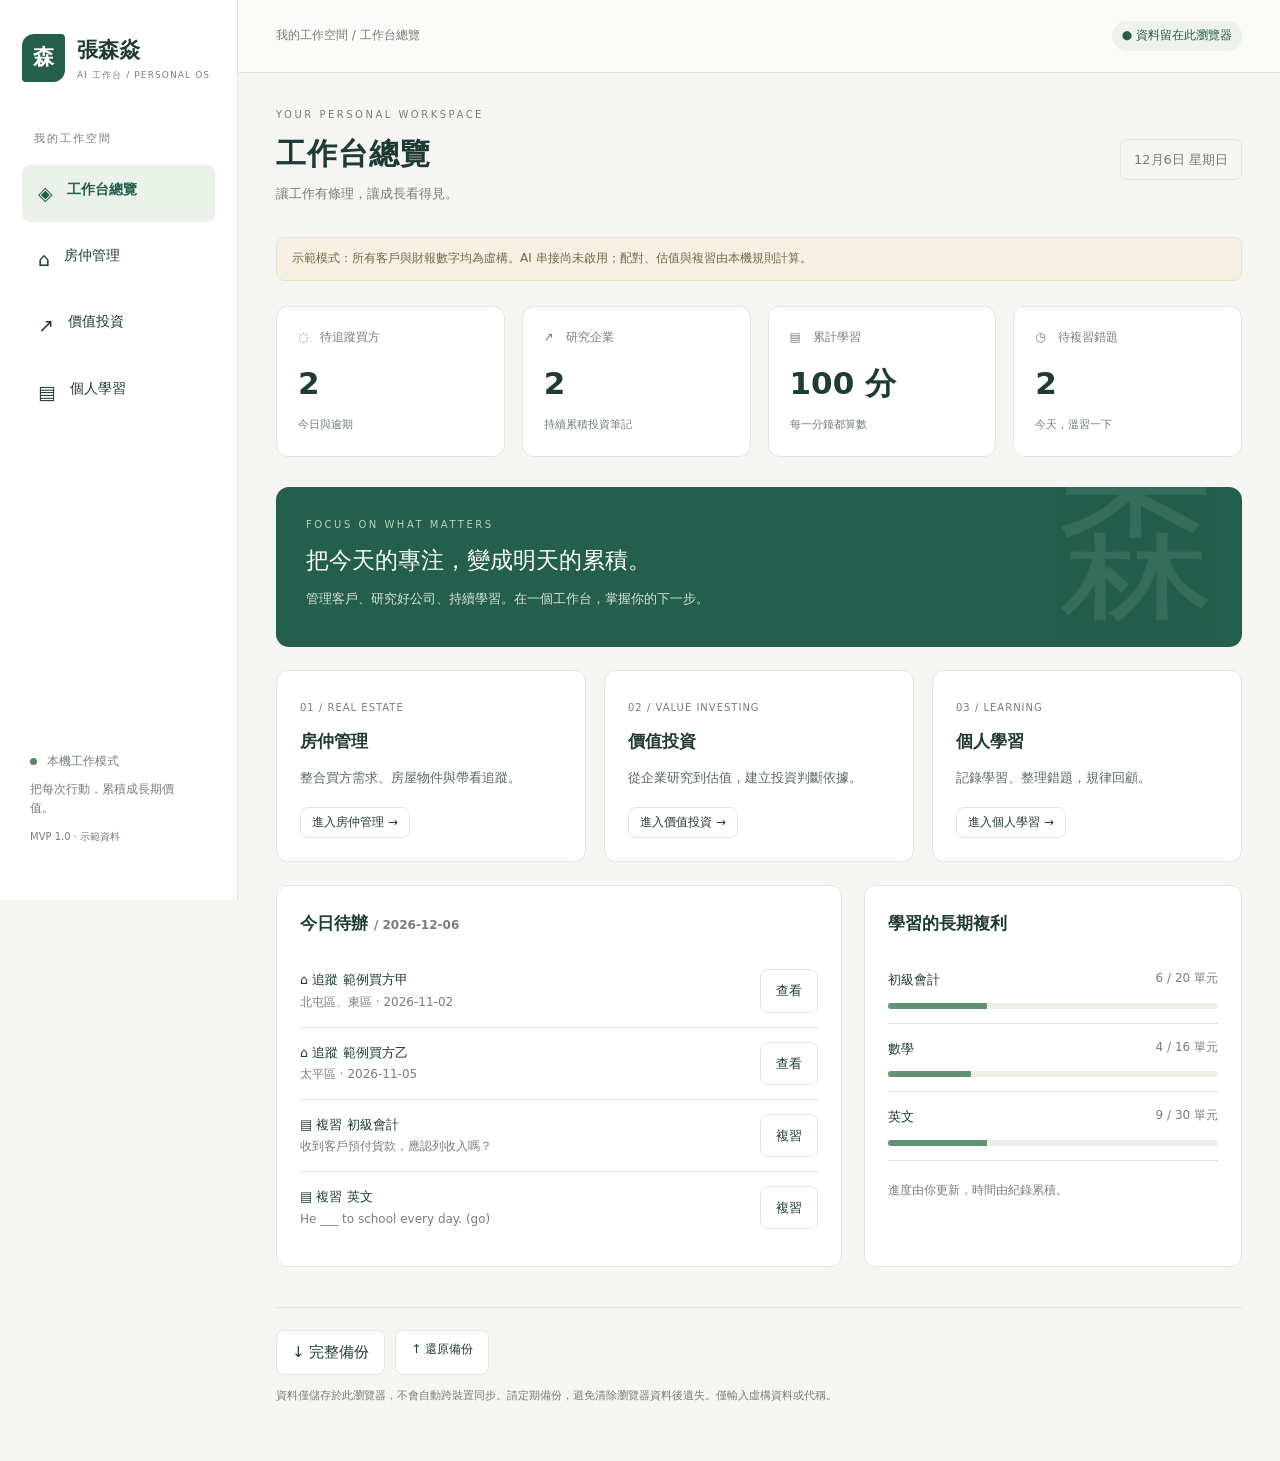
==== workbench-mvp/index.html @ 5438127b "Add isolated 張森焱 AI 工作台 MVP with CRM, investing and learning modules" ====
<!doctype html>
<html lang="zh-Hant"><head><meta charset="utf-8"><meta name="viewport" content="width=device-width, initial-scale=1"><meta name="description" content="張森焱的個人房仲、投資與學習工作台，本機示範版"><title>張森焱 AI 工作台</title><link rel="stylesheet" href="style.css"></head>
<body><aside><a class="brand" href="#home"><span class="logo">森</span><span>張森焱<span class="brand-sub">AI 工作台 / PERSONAL OS</span></span></a><div class="nav-label">我的工作空間</div><nav aria-label="主要導覽"><button data-module="home">◈ <span>工作台總覽</span></button><button data-module="estate">⌂ <span>房仲管理</span></button><button data-module="invest">↗ <span>價值投資</span></button><button data-module="learn">▤ <span>個人學習</span></button></nav><div class="aside-note"><span class="dot"></span> 本機工作模式<p>把每次行動，累積成長期價值。</p><small>MVP 1.0 · 示範資料</small></div></aside><div class="workspace"><header><span id="breadcrumb">我的工作空間 / 工作台總覽</span><span class="local-badge">● 資料留在此瀏覽器</span></header><main><div class="page-heading"><div><div class="eyebrow">YOUR PERSONAL WORKSPACE</div><h1 id="page-title">工作台總覽</h1><p id="subtitle">讓工作有條理，讓成長看得見。</p></div><div id="today"></div></div><div class="notice">示範模式：所有客戶與財報數字均為虛構。AI 串接尚未啟用；配對、估值與複習由本機規則計算。</div><section id="stats" class="stats" aria-label="摘要統計"></section><div id="tabs" class="tabs" role="navigation" aria-label="模組分頁"></div><section id="toolbar" class="toolbar"><label class="search"><span>⌕</span><input id="search" aria-label="搜尋紀錄" placeholder="搜尋名稱、內容或狀態…"></label><button id="add" class="primary">＋ 新增紀錄</button></section><div id="content"></div><footer><div class="footer-tools"><button id="backup">↓ 完整備份</button><label class="button">↑ 還原備份<input id="restore" type="file" accept="application/json,.json" hidden></label></div><small>資料僅儲存於此瀏覽器，不會自動跨裝置同步。請定期備份，避免清除瀏覽器資料後遺失。僅輸入虛構資料或代稱。</small></footer></main></div><dialog id="dialog"><form id="form"><div class="dialog-title"><h2 id="dialog-title"></h2><button type="button" id="cancel" aria-label="關閉">✕</button></div><div id="fields"></div><p id="form-error" role="alert"></p><button class="primary" type="submit">儲存紀錄</button></form></dialog><div id="toast" role="status"></div><script src="crm.js"></script><script src="core.js"></script><script src="app.js"></script></body></html>
---- workbench-mvp/style.css ----
:root{--ink:#203b36;--muted:#74807a;--green:#245f4d;--line:#e1e7df;--paper:#fff;--bg:#f5f6f1;--soft:#eaf0e7}*{box-sizing:border-box}body{margin:0;background:var(--bg);color:var(--ink);font:15px/1.65 system-ui,-apple-system,"Microsoft JhengHei",sans-serif}button,input,select,textarea{font:inherit}button,.button{border:1px solid var(--line);background:white;border-radius:8px;padding:9px 15px;cursor:pointer;color:var(--ink);display:inline-block}button:hover,.button:hover{background:var(--soft)}button:focus-visible,a:focus-visible,.button:focus-within{outline:3px solid #d49a46;outline-offset:3px}.primary{background:var(--green);color:#fff;border-color:var(--green)}.primary:hover{background:#174536}aside{width:238px;position:fixed;inset:0 auto 0 0;background:#fff;border-right:1px solid var(--line);padding:33px 22px;display:flex;flex-direction:column}.brand{color:var(--ink);display:flex;align-items:center;text-decoration:none;font-size:21px;font-weight:700;gap:12px}.logo{background:var(--green);color:#fff;width:43px;height:48px;border-radius:12px 4px 12px 4px;display:grid;place-items:center}.brand-sub{display:block;font-size:9px;letter-spacing:1.1px;font-weight:500;color:var(--muted)}.nav-label{font-size:11px;letter-spacing:2px;color:var(--muted);margin:48px 12px 16px}nav{display:grid;gap:9px}nav button{text-align:left;border:0;background:transparent;font-size:19px;display:flex;gap:14px;padding:13px 16px}nav button span{font-size:14px}nav button.active{background:#eaf1e8;color:var(--green);font-weight:700}.aside-note{margin-top:auto;font-size:12px;padding:20px 8px;color:var(--muted)}.aside-note p{max-width:145px}.dot{display:inline-block;width:7px;height:7px;background:#548567;border-radius:50%;margin-right:6px}.workspace{margin-left:238px}header{height:73px;border-bottom:1px solid var(--line);padding:0 38px;display:flex;align-items:center;justify-content:space-between;background:#fff9;font-size:12px;color:var(--muted)}.local-badge{color:var(--green);background:#edf3ea;padding:5px 10px;border-radius:20px}main{max-width:1450px;margin:auto;padding:34px 38px}.page-heading{display:flex;justify-content:space-between;align-items:center}.eyebrow{font-size:10px;letter-spacing:2.5px;color:var(--muted)}h1{font-size:30px;letter-spacing:1px;line-height:1.3;margin:10px 0}p{margin:8px 0}#subtitle,#today{color:var(--muted);font-size:13px}#today{padding:9px 13px;border:1px solid var(--line);border-radius:7px}.notice{background:#f5f0e3;color:#796744;border:1px solid #ebe2cf;padding:11px 15px;font-size:12px;border-radius:8px;margin:25px 0}.stats{display:grid;grid-template-columns:repeat(4,1fr);gap:17px;margin:22px 0 30px}.stat{background:#fff;padding:21px;border:1px solid var(--line);border-radius:12px}.stat .label{color:var(--muted);font-size:12px}.stat strong{font-size:31px;display:block;margin:10px 0 2px;font-weight:600}.stat small{font-size:11px;color:var(--muted)}.tabs{display:flex;gap:5px;flex-wrap:wrap;border-bottom:1px solid var(--line);margin-bottom:20px;padding-bottom:9px}.tabs button{border:0;background:transparent;color:var(--muted)}.tabs button.active{background:#e8eee4;color:var(--green);font-weight:600}.toolbar{display:flex;justify-content:space-between;gap:10px;margin-bottom:20px}.search{display:flex;gap:8px;align-items:center;background:#fff;border:1px solid var(--line);border-radius:8px;padding:0 12px;width:360px}.search input{border:0;background:transparent;width:100%;padding:10px 0;outline-offset:2px}.grid{display:grid;grid-template-columns:repeat(auto-fit,minmax(280px,1fr));gap:18px}.card,.panel{background:#fff;border:1px solid var(--line);padding:23px;border-radius:12px;min-width:0}.card h3{font-size:17px;margin:8px 0 12px}.card p{font-size:13px;color:#59685e;overflow-wrap:anywhere}.badge{font-size:11px;padding:4px 8px;border-radius:5px;background:#ecf2e6;color:#456c40}.badge.warn{background:#f7edda;color:#8b6b2d}.meta{font-size:10px;color:var(--muted);letter-spacing:1px}.actions{display:flex;gap:8px;margin-top:18px;flex-wrap:wrap}.actions button{font-size:12px;padding:5px 11px}.actions .danger{color:#a55445}.metric{font-size:27px;font-weight:600}.split{display:grid;grid-template-columns:1.5fr 1fr;gap:22px}.panel h2{font-size:17px;margin:0 0 18px}.hero{background:var(--green);color:#fff;border-radius:13px;padding:30px;margin-bottom:23px;position:relative;overflow:hidden}.hero:after{content:'森';position:absolute;right:25px;bottom:-30px;font-size:160px;font-weight:200;opacity:.08}.hero p{color:#d5e3d8;font-size:13px}.hero h2{font-size:23px;font-weight:500;margin:8px 0}.row{padding:14px 0;border-bottom:1px solid var(--line);display:flex;justify-content:space-between;gap:12px;font-size:13px}.row:last-child{border-bottom:0}.muted{color:var(--muted);font-size:12px}.progress{height:6px;background:#edf0e8;border-radius:8px;margin-top:12px;overflow:hidden}.progress span{height:100%;background:#619273;display:block}.empty{text-align:center;padding:40px;color:var(--muted)}.table-wrap{overflow:auto}table{width:100%;border-collapse:collapse;font-size:13px;white-space:nowrap}th,td{padding:13px;text-align:right;border-bottom:1px solid var(--line)}th:first-child,td:first-child{text-align:left}th{font-weight:500;color:var(--muted)}.trend{height:110px;display:flex;align-items:end;gap:16px;margin:24px 0}.trend div{flex:1;text-align:center;font-size:11px}.trend i{display:block;background:#6e9279;border-radius:4px 4px 0 0;margin-bottom:6px}.calculator{display:flex;gap:14px;flex-wrap:wrap;margin:20px 0}.calculator label{flex:1;min-width:130px}.calc-result{padding:22px;background:#edf3e9;border-radius:8px}.note{white-space:pre-wrap}.pass{color:#387151}.fail{color:#a35646}footer{margin-top:40px;border-top:1px solid var(--line);padding:22px 0;color:var(--muted)}footer small{display:block;font-size:11px;margin-top:12px}.footer-tools{display:flex;gap:10px}dialog{border:1px solid var(--line);border-radius:14px;max-width:600px;width:calc(100% - 28px);max-height:90vh;padding:24px}dialog::backdrop{background:#152e2866}.dialog-title{display:flex;align-items:center;justify-content:space-between}h2{font-size:20px}.dialog-title button{border:0}#fields{display:grid;grid-template-columns:1fr 1fr;gap:14px}label{font-size:12px;color:#56675c}label input,label select,label textarea{display:block;width:100%;padding:9px;border:1px solid #cdd8cc;border-radius:6px;margin-top:5px;background:#fff;color:var(--ink)}textarea{min-height:88px;resize:vertical}.wide{grid-column:1/-1}#form-error{color:#a23f31;font-size:13px}#toast{position:fixed;bottom:25px;right:25px;background:#203b36;color:white;padding:12px 22px;border-radius:8px;display:none;z-index:5}
@media(max-width:1000px){aside{width:195px;padding:25px 14px}.workspace{margin-left:195px}main{padding:26px 23px}.stats{gap:10px}.stat{padding:16px}.split{grid-template-columns:1fr}header{padding:0 23px}}@media(max-width:700px){aside{position:static;width:auto;padding:15px;border:0}.brand{font-size:18px}.logo{width:35px;height:38px}.nav-label,.aside-note{display:none}nav{display:flex;gap:3px;margin-top:15px}nav button{flex:1;justify-content:center;padding:10px 2px;font-size:15px;gap:5px}nav button span{font-size:12px}.workspace{margin:0}header{height:45px;padding:0 17px;font-size:10px}main{padding:23px 16px}.page-heading{align-items:start}h1{font-size:25px}#today{font-size:10px;padding:6px}.stats{grid-template-columns:1fr 1fr;margin-bottom:24px}.stat strong{font-size:27px}.grid{grid-template-columns:1fr}.notice{font-size:11px}.tabs{gap:0}.tabs button{font-size:12px;padding:8px 10px}.toolbar{flex-wrap:wrap}.search{flex:1;min-width:180px}.toolbar button{font-size:12px}.hero{padding:22px}#fields{grid-template-columns:1fr}.wide{grid-column:auto}.local-badge{font-size:9px}button,.button{min-height:36px}}
[hidden]{display:none!important}
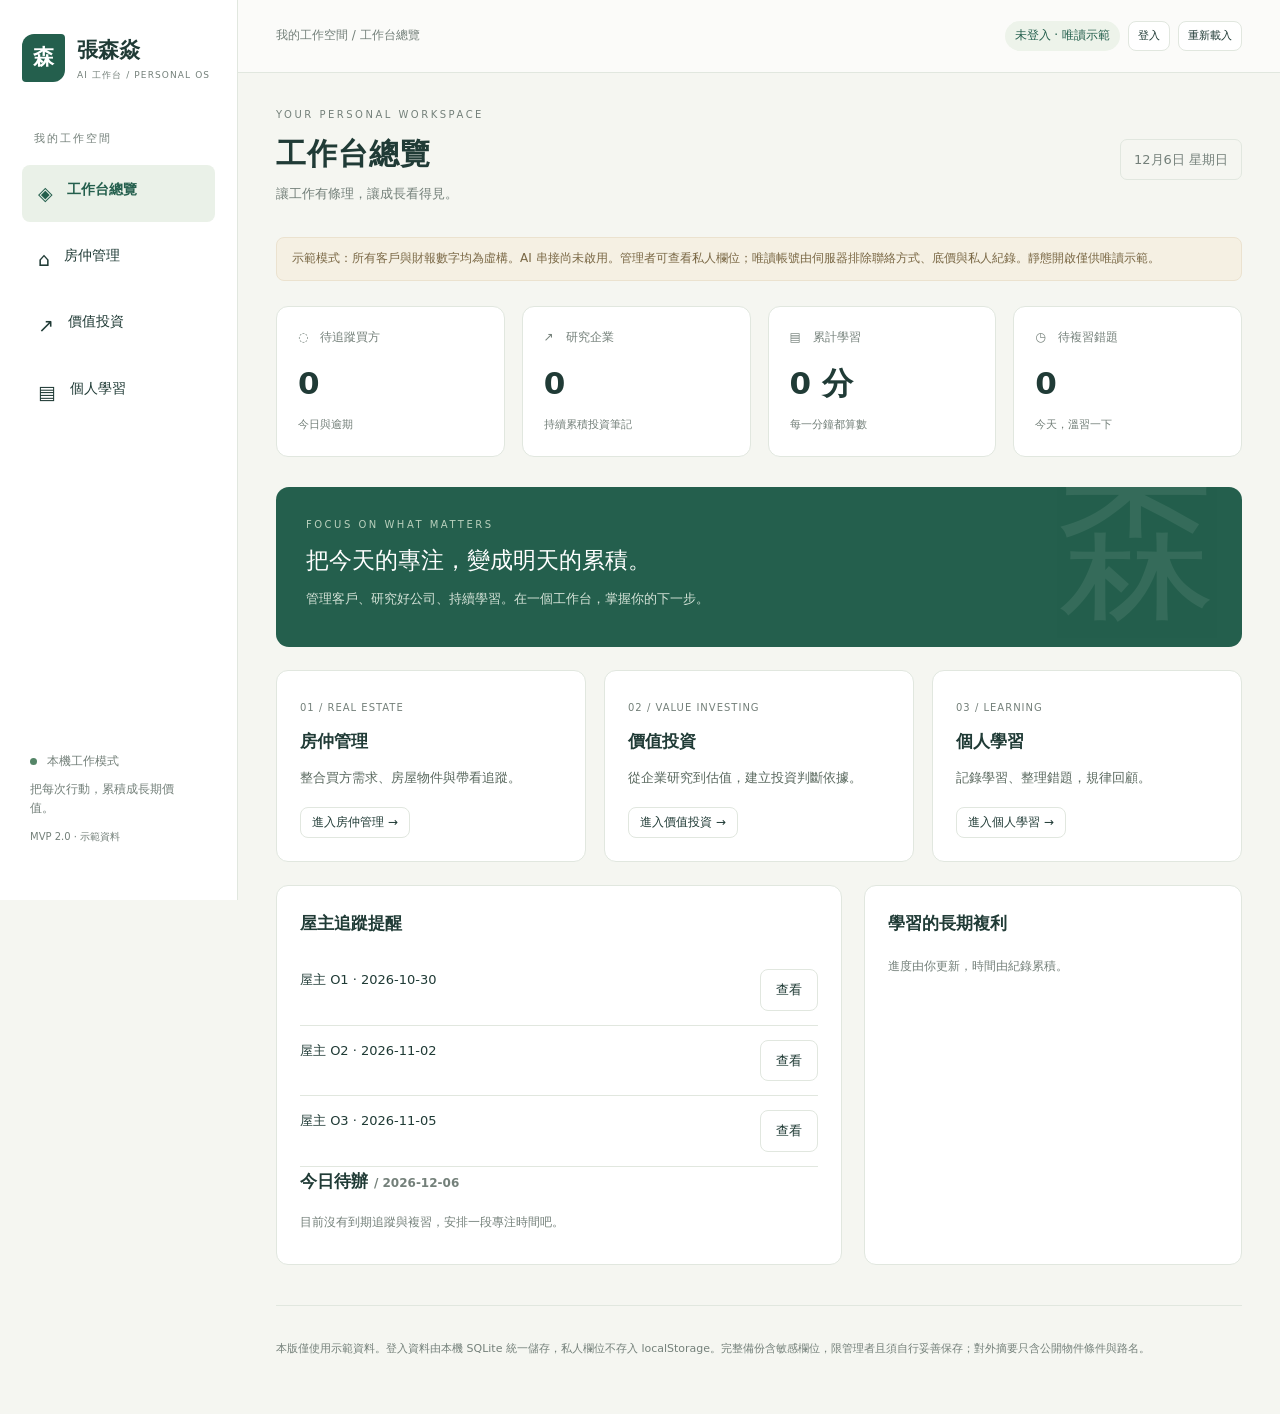
==== commit 08e5b6ab: "Add linked owner CRM, mandates, price history, deals and local role-protected SQLite service" ====
--- a/workbench-mvp/index.html
+++ b/workbench-mvp/index.html
@@ -1,3 +1,3 @@
 <!doctype html>
 <html lang="zh-Hant"><head><meta charset="utf-8"><meta name="viewport" content="width=device-width, initial-scale=1"><meta name="description" content="張森焱的個人房仲、投資與學習工作台，本機示範版"><title>張森焱 AI 工作台</title><link rel="stylesheet" href="style.css"></head>
-<body><aside><a class="brand" href="#home"><span class="logo">森</span><span>張森焱<span class="brand-sub">AI 工作台 / PERSONAL OS</span></span></a><div class="nav-label">我的工作空間</div><nav aria-label="主要導覽"><button data-module="home">◈ <span>工作台總覽</span></button><button data-module="estate">⌂ <span>房仲管理</span></button><button data-module="invest">↗ <span>價值投資</span></button><button data-module="learn">▤ <span>個人學習</span></button></nav><div class="aside-note"><span class="dot"></span> 本機工作模式<p>把每次行動，累積成長期價值。</p><small>MVP 1.0 · 示範資料</small></div></aside><div class="workspace"><header><span id="breadcrumb">我的工作空間 / 工作台總覽</span><span class="local-badge">● 資料留在此瀏覽器</span></header><main><div class="page-heading"><div><div class="eyebrow">YOUR PERSONAL WORKSPACE</div><h1 id="page-title">工作台總覽</h1><p id="subtitle">讓工作有條理，讓成長看得見。</p></div><div id="today"></div></div><div class="notice">示範模式：所有客戶與財報數字均為虛構。AI 串接尚未啟用；配對、估值與複習由本機規則計算。</div><section id="stats" class="stats" aria-label="摘要統計"></section><div id="tabs" class="tabs" role="navigation" aria-label="模組分頁"></div><section id="toolbar" class="toolbar"><label class="search"><span>⌕</span><input id="search" aria-label="搜尋紀錄" placeholder="搜尋名稱、內容或狀態…"></label><button id="add" class="primary">＋ 新增紀錄</button></section><div id="content"></div><footer><div class="footer-tools"><button id="backup">↓ 完整備份</button><label class="button">↑ 還原備份<input id="restore" type="file" accept="application/json,.json" hidden></label></div><small>資料僅儲存於此瀏覽器，不會自動跨裝置同步。請定期備份，避免清除瀏覽器資料後遺失。僅輸入虛構資料或代稱。</small></footer></main></div><dialog id="dialog"><form id="form"><div class="dialog-title"><h2 id="dialog-title"></h2><button type="button" id="cancel" aria-label="關閉">✕</button></div><div id="fields"></div><p id="form-error" role="alert"></p><button class="primary" type="submit">儲存紀錄</button></form></dialog><div id="toast" role="status"></div><script src="crm.js"></script><script src="core.js"></script><script src="app.js"></script></body></html>
+<body><aside><a class="brand" href="#home"><span class="logo">森</span><span>張森焱<span class="brand-sub">AI 工作台 / PERSONAL OS</span></span></a><div class="nav-label">我的工作空間</div><nav aria-label="主要導覽"><button data-module="home">◈ <span>工作台總覽</span></button><button data-module="estate">⌂ <span>房仲管理</span></button><button data-module="invest">↗ <span>價值投資</span></button><button data-module="learn">▤ <span>個人學習</span></button></nav><div class="aside-note"><span class="dot"></span> 本機工作模式<p>把每次行動，累積成長期價值。</p><small>MVP 2.0 · 示範資料</small></div></aside><div class="workspace"><header><span id="breadcrumb">我的工作空間 / 工作台總覽</span><div class="access-tools"><span id="access-label" class="local-badge">未登入 · 唯讀示範</span><button id="auth-open">登入</button><button id="reload-state">重新載入</button></div></header><main><div class="page-heading"><div><div class="eyebrow">YOUR PERSONAL WORKSPACE</div><h1 id="page-title">工作台總覽</h1><p id="subtitle">讓工作有條理，讓成長看得見。</p></div><div id="today"></div></div><div class="notice">示範模式：所有客戶與財報數字均為虛構。AI 串接尚未啟用。管理者可查看私人欄位；唯讀帳號由伺服器排除聯絡方式、底價與私人紀錄。靜態開啟僅供唯讀示範。</div><section id="stats" class="stats" aria-label="摘要統計"></section><div id="tabs" class="tabs" role="navigation" aria-label="模組分頁"></div><section id="toolbar" class="toolbar"><label class="search"><span>⌕</span><input id="search" aria-label="搜尋紀錄" placeholder="搜尋名稱、內容或狀態…"></label><button id="add" class="primary">＋ 新增紀錄</button></section><section id="estate-filters" class="panel filters" hidden aria-label="房仲條件篩選"><label>區域<input name="district" placeholder="例如：北屯區"></label><label>最低開價（萬）<input name="min" type="number" min="0"></label><label>最高開價（萬）<input name="max" type="number" min="0"></label><label>出售意願<select name="willingness"><option value="">全部意願</option><option>積極出售</option><option>價格合適可談</option><option>觀望中</option><option>暫不出售</option></select></label><label>追蹤日起<input name="from" type="date"></label><label>追蹤日止（含）<input name="due" type="date"></label><p class="muted wide">依關聯物件開價與區域篩選；追蹤日期包含屋主及相關聯絡紀錄。多個條件同時符合才顯示。</p></section><div id="content"></div><footer><div class="footer-tools"><button id="backup">↓ 完整備份</button><label id="restore-label" class="button">↑ 還原備份<input id="restore" type="file" accept="application/json,.json" hidden></label><button id="public-export">下載對外物件摘要</button></div><small>本版僅使用示範資料。登入資料由本機 SQLite 統一儲存，私人欄位不存入 localStorage。完整備份含敏感欄位，限管理者且須自行妥善保存；對外摘要只含公開物件條件與路名。</small></footer></main></div><dialog id="dialog"><form id="form"><div class="dialog-title"><h2 id="dialog-title"></h2><button type="button" id="cancel" aria-label="關閉">✕</button></div><div id="fields"></div><p id="form-error" role="alert"></p><button class="primary" type="submit">儲存紀錄</button></form></dialog><dialog id="login-dialog"><form id="login-form"><h2>登入工作台</h2><p class="muted">需先啟動 Node.js 24 本機服務並建立帳號，沒有預設密碼。</p><label>帳號<input name="username" autocomplete="username" required></label><label>密碼<input name="password" type="password" autocomplete="current-password" required></label><p id="login-error" role="alert" class="fail"></p><div class="actions"><button type="button" id="login-cancel">取消</button><button type="submit" class="primary">登入</button></div></form></dialog><div id="toast" role="status"></div><script src="crm.js"></script><script src="core.js"></script><script src="app.js"></script></body></html>
--- a/workbench-mvp/style.css
+++ b/workbench-mvp/style.css
@@ -1,3 +1,5 @@
 :root{--ink:#203b36;--muted:#74807a;--green:#245f4d;--line:#e1e7df;--paper:#fff;--bg:#f5f6f1;--soft:#eaf0e7}*{box-sizing:border-box}body{margin:0;background:var(--bg);color:var(--ink);font:15px/1.65 system-ui,-apple-system,"Microsoft JhengHei",sans-serif}button,input,select,textarea{font:inherit}button,.button{border:1px solid var(--line);background:white;border-radius:8px;padding:9px 15px;cursor:pointer;color:var(--ink);display:inline-block}button:hover,.button:hover{background:var(--soft)}button:focus-visible,a:focus-visible,.button:focus-within{outline:3px solid #d49a46;outline-offset:3px}.primary{background:var(--green);color:#fff;border-color:var(--green)}.primary:hover{background:#174536}aside{width:238px;position:fixed;inset:0 auto 0 0;background:#fff;border-right:1px solid var(--line);padding:33px 22px;display:flex;flex-direction:column}.brand{color:var(--ink);display:flex;align-items:center;text-decoration:none;font-size:21px;font-weight:700;gap:12px}.logo{background:var(--green);color:#fff;width:43px;height:48px;border-radius:12px 4px 12px 4px;display:grid;place-items:center}.brand-sub{display:block;font-size:9px;letter-spacing:1.1px;font-weight:500;color:var(--muted)}.nav-label{font-size:11px;letter-spacing:2px;color:var(--muted);margin:48px 12px 16px}nav{display:grid;gap:9px}nav button{text-align:left;border:0;background:transparent;font-size:19px;display:flex;gap:14px;padding:13px 16px}nav button span{font-size:14px}nav button.active{background:#eaf1e8;color:var(--green);font-weight:700}.aside-note{margin-top:auto;font-size:12px;padding:20px 8px;color:var(--muted)}.aside-note p{max-width:145px}.dot{display:inline-block;width:7px;height:7px;background:#548567;border-radius:50%;margin-right:6px}.workspace{margin-left:238px}header{height:73px;border-bottom:1px solid var(--line);padding:0 38px;display:flex;align-items:center;justify-content:space-between;background:#fff9;font-size:12px;color:var(--muted)}.local-badge{color:var(--green);background:#edf3ea;padding:5px 10px;border-radius:20px}main{max-width:1450px;margin:auto;padding:34px 38px}.page-heading{display:flex;justify-content:space-between;align-items:center}.eyebrow{font-size:10px;letter-spacing:2.5px;color:var(--muted)}h1{font-size:30px;letter-spacing:1px;line-height:1.3;margin:10px 0}p{margin:8px 0}#subtitle,#today{color:var(--muted);font-size:13px}#today{padding:9px 13px;border:1px solid var(--line);border-radius:7px}.notice{background:#f5f0e3;color:#796744;border:1px solid #ebe2cf;padding:11px 15px;font-size:12px;border-radius:8px;margin:25px 0}.stats{display:grid;grid-template-columns:repeat(4,1fr);gap:17px;margin:22px 0 30px}.stat{background:#fff;padding:21px;border:1px solid var(--line);border-radius:12px}.stat .label{color:var(--muted);font-size:12px}.stat strong{font-size:31px;display:block;margin:10px 0 2px;font-weight:600}.stat small{font-size:11px;color:var(--muted)}.tabs{display:flex;gap:5px;flex-wrap:wrap;border-bottom:1px solid var(--line);margin-bottom:20px;padding-bottom:9px}.tabs button{border:0;background:transparent;color:var(--muted)}.tabs button.active{background:#e8eee4;color:var(--green);font-weight:600}.toolbar{display:flex;justify-content:space-between;gap:10px;margin-bottom:20px}.search{display:flex;gap:8px;align-items:center;background:#fff;border:1px solid var(--line);border-radius:8px;padding:0 12px;width:360px}.search input{border:0;background:transparent;width:100%;padding:10px 0;outline-offset:2px}.grid{display:grid;grid-template-columns:repeat(auto-fit,minmax(280px,1fr));gap:18px}.card,.panel{background:#fff;border:1px solid var(--line);padding:23px;border-radius:12px;min-width:0}.card h3{font-size:17px;margin:8px 0 12px}.card p{font-size:13px;color:#59685e;overflow-wrap:anywhere}.badge{font-size:11px;padding:4px 8px;border-radius:5px;background:#ecf2e6;color:#456c40}.badge.warn{background:#f7edda;color:#8b6b2d}.meta{font-size:10px;color:var(--muted);letter-spacing:1px}.actions{display:flex;gap:8px;margin-top:18px;flex-wrap:wrap}.actions button{font-size:12px;padding:5px 11px}.actions .danger{color:#a55445}.metric{font-size:27px;font-weight:600}.split{display:grid;grid-template-columns:1.5fr 1fr;gap:22px}.panel h2{font-size:17px;margin:0 0 18px}.hero{background:var(--green);color:#fff;border-radius:13px;padding:30px;margin-bottom:23px;position:relative;overflow:hidden}.hero:after{content:'森';position:absolute;right:25px;bottom:-30px;font-size:160px;font-weight:200;opacity:.08}.hero p{color:#d5e3d8;font-size:13px}.hero h2{font-size:23px;font-weight:500;margin:8px 0}.row{padding:14px 0;border-bottom:1px solid var(--line);display:flex;justify-content:space-between;gap:12px;font-size:13px}.row:last-child{border-bottom:0}.muted{color:var(--muted);font-size:12px}.progress{height:6px;background:#edf0e8;border-radius:8px;margin-top:12px;overflow:hidden}.progress span{height:100%;background:#619273;display:block}.empty{text-align:center;padding:40px;color:var(--muted)}.table-wrap{overflow:auto}table{width:100%;border-collapse:collapse;font-size:13px;white-space:nowrap}th,td{padding:13px;text-align:right;border-bottom:1px solid var(--line)}th:first-child,td:first-child{text-align:left}th{font-weight:500;color:var(--muted)}.trend{height:110px;display:flex;align-items:end;gap:16px;margin:24px 0}.trend div{flex:1;text-align:center;font-size:11px}.trend i{display:block;background:#6e9279;border-radius:4px 4px 0 0;margin-bottom:6px}.calculator{display:flex;gap:14px;flex-wrap:wrap;margin:20px 0}.calculator label{flex:1;min-width:130px}.calc-result{padding:22px;background:#edf3e9;border-radius:8px}.note{white-space:pre-wrap}.pass{color:#387151}.fail{color:#a35646}footer{margin-top:40px;border-top:1px solid var(--line);padding:22px 0;color:var(--muted)}footer small{display:block;font-size:11px;margin-top:12px}.footer-tools{display:flex;gap:10px}dialog{border:1px solid var(--line);border-radius:14px;max-width:600px;width:calc(100% - 28px);max-height:90vh;padding:24px}dialog::backdrop{background:#152e2866}.dialog-title{display:flex;align-items:center;justify-content:space-between}h2{font-size:20px}.dialog-title button{border:0}#fields{display:grid;grid-template-columns:1fr 1fr;gap:14px}label{font-size:12px;color:#56675c}label input,label select,label textarea{display:block;width:100%;padding:9px;border:1px solid #cdd8cc;border-radius:6px;margin-top:5px;background:#fff;color:var(--ink)}textarea{min-height:88px;resize:vertical}.wide{grid-column:1/-1}#form-error{color:#a23f31;font-size:13px}#toast{position:fixed;bottom:25px;right:25px;background:#203b36;color:white;padding:12px 22px;border-radius:8px;display:none;z-index:5}
 @media(max-width:1000px){aside{width:195px;padding:25px 14px}.workspace{margin-left:195px}main{padding:26px 23px}.stats{gap:10px}.stat{padding:16px}.split{grid-template-columns:1fr}header{padding:0 23px}}@media(max-width:700px){aside{position:static;width:auto;padding:15px;border:0}.brand{font-size:18px}.logo{width:35px;height:38px}.nav-label,.aside-note{display:none}nav{display:flex;gap:3px;margin-top:15px}nav button{flex:1;justify-content:center;padding:10px 2px;font-size:15px;gap:5px}nav button span{font-size:12px}.workspace{margin:0}header{height:45px;padding:0 17px;font-size:10px}main{padding:23px 16px}.page-heading{align-items:start}h1{font-size:25px}#today{font-size:10px;padding:6px}.stats{grid-template-columns:1fr 1fr;margin-bottom:24px}.stat strong{font-size:27px}.grid{grid-template-columns:1fr}.notice{font-size:11px}.tabs{gap:0}.tabs button{font-size:12px;padding:8px 10px}.toolbar{flex-wrap:wrap}.search{flex:1;min-width:180px}.toolbar button{font-size:12px}.hero{padding:22px}#fields{grid-template-columns:1fr}.wide{grid-column:auto}.local-badge{font-size:9px}button,.button{min-height:36px}}
 [hidden]{display:none!important}
+
+.filters{display:grid;grid-template-columns:repeat(3,minmax(0,1fr));gap:12px;margin-bottom:22px;padding:18px}.filters .wide{margin:0}.access-tools{display:flex;align-items:center;gap:8px}.access-tools button{font-size:11px;padding:5px 9px}#login-form label{display:block;margin:14px 0}header{height:auto;min-height:73px;gap:10px;flex-wrap:wrap;padding-top:12px;padding-bottom:12px}.card h3{overflow-wrap:anywhere}.row strong{text-align:right}.footer-tools{flex-wrap:wrap}@media(max-width:700px){.filters{grid-template-columns:repeat(2,minmax(0,1fr))}.filters .wide{grid-column:1/-1}.access-tools{gap:4px}.local-badge{padding:4px 6px}header{min-height:65px}.row{flex-wrap:wrap}}
